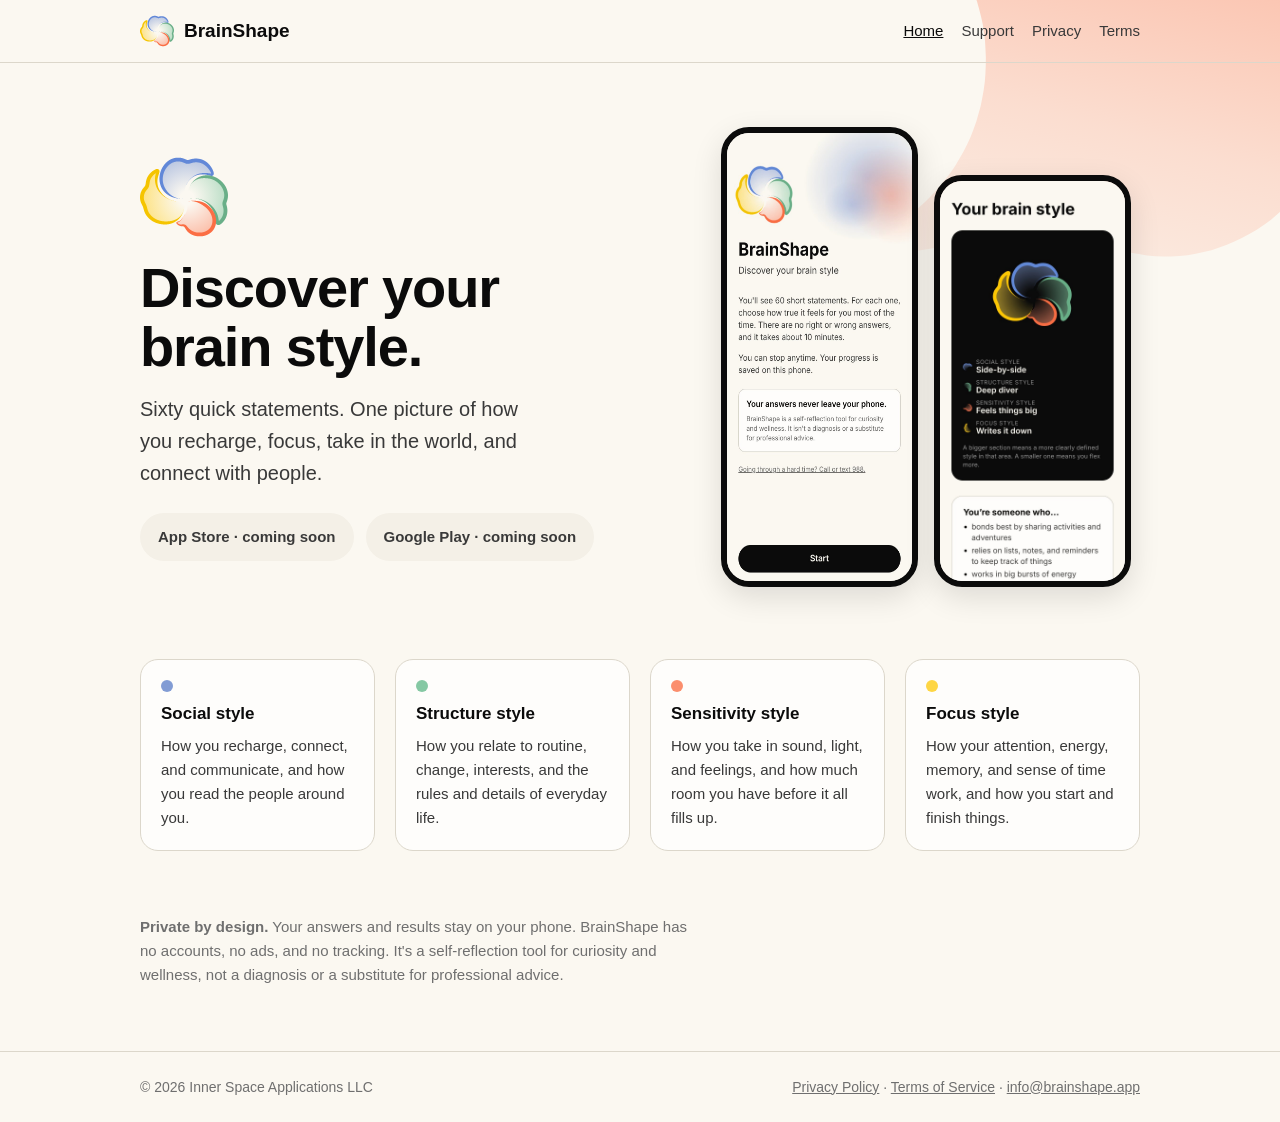
==== index.html @ a59c51b0 "BrainShape website: home, support, privacy policy, terms Co-Authored-By: Claude Opus 5.5 <noreply@an" ====
<!doctype html>
<html lang="en"><head><meta charset="utf-8"><meta name="viewport" content="width=device-width, initial-scale=1, viewport-fit=cover">
<title>BrainShape</title><meta name="description" content="Discover your brain style. Sixty quick statements, one picture of how you recharge, focus, take in the world, and connect.">
<link rel="icon" href="/assets/favicon.png"><link rel="stylesheet" href="/assets/site.css">
<meta property="og:title" content="BrainShape"><meta property="og:description" content="Discover your brain style. Sixty quick statements, one picture of how you recharge, focus, take in the world, and connect."><meta property="og:image" content="https://brainshape.app/assets/logo.png">
<link rel="canonical" href="https://brainshape.app/">
</head><body>
<header class="site"><div class="wrap"><a class="brand" href="/"><img src="/assets/logo.svg" alt="" width="34" height="34">BrainShape</a><nav aria-label="Main"><a href="/" aria-current="page">Home</a><a href="/support/">Support</a><a href="/privacy/">Privacy</a><a href="/terms/">Terms</a></nav></div></header>
<main>
<section class="wrap hero"><svg class="corner-lobe" viewBox="-93.0 -17.9 253.9 253.9" aria-hidden="true"><defs><linearGradient id="cl" x1="1" y1="0" x2="0" y2="1"><stop offset="0" stop-color="#FB8E6D" stop-opacity=".7"/><stop offset=".55" stop-color="#FB8E6D" stop-opacity=".25"/><stop offset="1" stop-color="#FB8E6D" stop-opacity="0"/></linearGradient></defs><g transform="rotate(-25 34.0 109.1)"><path d="M80.0 199.1 L76.3 199.4 L72.7 199.6 L69.0 199.6 L65.3 199.5 L61.6 199.2 L57.9 198.8 L54.3 198.1 L50.7 197.3 L47.1 196.3 L43.6 195.1 L40.2 193.7 L36.8 192.2 L33.6 190.5 L30.4 188.6 L27.3 186.5 L24.3 184.4 L21.5 182.0 L18.8 179.5 L16.2 176.9 L13.7 174.1 L11.4 171.2 L9.2 168.2 L7.2 165.2 L5.2 162.1 L3.3 158.9 L1.3 155.8 L-1.0 152.9 L-3.7 150.4 L-6.9 148.6 L-10.5 147.7 L-14.2 147.4 L-17.9 147.4 L-21.6 147.5 L-25.2 147.7 L-28.9 147.7 L-32.6 147.7 L-36.3 147.5 L-40.0 147.2 L-43.7 146.9 L-47.3 146.3 L-51.0 145.7 L-54.6 145.0 L-58.2 144.1 L-61.7 143.1 L-65.3 142.0 L-68.8 140.8 L-72.2 139.4 L-75.6 138.0 L-78.8 136.2 L-81.6 133.8 L-80.0 131.0 L-76.4 129.9 L-72.8 129.2 L-69.2 128.5 L-65.6 127.9 L-61.9 127.1 L-58.3 126.3 L-54.8 125.4 L-51.2 124.3 L-47.7 123.1 L-44.3 121.7 L-40.9 120.2 L-37.6 118.6 L-34.4 116.9 L-31.2 115.0 L-28.1 112.9 L-25.1 110.8 L-22.2 108.5 L-19.4 106.1 L-16.7 103.5 L-14.1 100.9 L-11.7 98.1 L-9.3 95.3 L-7.1 92.3 L-5.0 89.3 L-3.0 86.2 L-1.2 83.0 L0.5 79.7 L2.1 76.4 L3.5 73.0 L4.9 69.5 L6.0 66.0 L7.1 62.5 L7.9 58.9 L8.6 55.2 L9.2 51.6 L9.5 47.9 L9.7 44.2 L9.7 40.5 L9.6 36.8 L9.3 33.1 L9.1 29.5 L8.9 25.8 L9.1 22.1 L9.8 18.5 L11.4 15.1 L14.0 12.5 L17.3 10.9 L20.8 9.9 L24.5 9.4 L28.2 9.3 L31.9 9.3 L35.6 9.5 L39.3 9.8 L42.9 10.2 L46.6 10.7 L50.2 11.3 L53.9 12.0 L57.5 12.8 L61.0 13.8 L64.6 14.8 L68.1 15.9 L71.6 17.2 L75.0 18.6 L78.3 20.2 L81.6 21.8 L84.9 23.6 L88.0 25.5 L91.1 27.5 L94.2 29.6 L97.2 31.8 L100.1 34.1 L102.9 36.4 L105.7 38.9 L108.4 41.4 L111.0 44.0 L113.5 46.7 L115.9 49.5 L118.3 52.4 L120.5 55.3 L122.7 58.3 L124.8 61.3 L126.7 64.5 L128.6 67.6 L130.4 70.9 L132.1 74.2 L133.7 77.5 L135.2 80.9 L136.6 84.3 L137.9 87.8 L139.1 91.3 L140.1 94.8 L141.1 98.4 L141.9 102.0 L142.5 105.6 L143.1 109.3 L143.5 112.9 L143.8 116.6 L143.9 120.3 L143.9 124.0 L143.8 127.7 L143.5 131.4 L143.0 135.0 L142.5 138.7 L141.7 142.3 L140.8 145.9 L139.8 149.4 L138.6 152.9 L137.2 156.4 L135.7 159.7 L134.0 163.0 L132.2 166.2 L130.2 169.3 L128.0 172.3 L125.6 175.1 L123.1 177.8 L120.4 180.4 L117.7 182.8 L114.8 185.1 L111.8 187.3 L108.6 189.3 L105.4 191.1 L102.1 192.8 L98.8 194.3 L95.3 195.6 L91.8 196.7 L88.2 197.7 L84.6 198.4 L81.0 199.0 Z" fill="url(#cl)"/></g></svg>
  <div>
    <img class="hero-mark" src="/assets/logo.svg" alt="" width="88" height="88">
    <h1>Discover your brain style.</h1>
    <p class="lead">Sixty quick statements. One picture of how you recharge, focus, take in the world, and connect with people.</p>
    <div class="badges"><span class="badge soon">App Store · coming soon</span><span class="badge soon">Google Play · coming soon</span></div>
  </div>
  <div class="phones"><img src="/assets/screen-welcome.jpg" alt="BrainShape welcome screen" width="390" height="844"><img src="/assets/screen-results.jpg" alt="A BrainShape results screen showing a four-petal brain shape" width="390" height="844"></div>
</section>
<section class="wrap features" aria-label="What BrainShape covers">
  <div class="feature"><div class="dot" style="background:var(--social)"></div><h2>Social style</h2><p>How you recharge, connect, and communicate, and how you read the people around you.</p></div>
  <div class="feature"><div class="dot" style="background:var(--structure)"></div><h2>Structure style</h2><p>How you relate to routine, change, interests, and the rules and details of everyday life.</p></div>
  <div class="feature"><div class="dot" style="background:var(--sensitivity)"></div><h2>Sensitivity style</h2><p>How you take in sound, light, and feelings, and how much room you have before it all fills up.</p></div>
  <div class="feature"><div class="dot" style="background:var(--focus)"></div><h2>Focus style</h2><p>How your attention, energy, memory, and sense of time work, and how you start and finish things.</p></div>
</section>
<section class="wrap note">
  <p><strong>Private by design.</strong> Your answers and results stay on your phone. BrainShape has no accounts, no ads, and no tracking. It's a self-reflection tool for curiosity and wellness, not a diagnosis or a substitute for professional advice.</p>
</section>
</main>
<footer class="site"><div class="wrap"><span>© 2026 Inner Space Applications LLC</span><span><a href="/privacy/">Privacy Policy</a> · <a href="/terms/">Terms of Service</a> · <a href="mailto:info@brainshape.app">info@brainshape.app</a></span></div></footer>
</body></html>
---- assets/site.css ----
:root{--bg:#FBF8F1;--raised:#FEFDFB;--muted:#F4F0E7;--line:#DCD7CB;--ink:#0B0B0B;--soft:#393939;--faint:#6F6F6F;
--social:#829CD4;--structure:#85C8A3;--sensitivity:#FB8E6D;--focus:#FED644;--link:#3F68C2}
@media (prefers-color-scheme:dark){:root{--bg:#121214;--raised:#1C1C1F;--muted:#232327;--line:#33333A;--ink:#F4F1EA;--soft:#D6D2CA;--faint:#A19D95;--link:#9DB4E8}}
*{box-sizing:border-box}html{-webkit-text-size-adjust:100%}
body{margin:0;background:var(--bg);color:var(--soft);font:17px/1.6 -apple-system,BlinkMacSystemFont,"Segoe UI",Roboto,Helvetica,Arial,sans-serif}
a{color:var(--link)}a:focus-visible{outline:2px solid var(--link);outline-offset:2px}
.wrap{max-width:1040px;margin:0 auto;padding:0 max(20px,env(safe-area-inset-left)) 0 max(20px,env(safe-area-inset-right))}
header.site{border-bottom:1px solid var(--line)}
header.site .wrap{display:flex;align-items:center;justify-content:space-between;gap:16px;padding-block:14px;flex-wrap:wrap}
.brand{display:flex;align-items:center;gap:10px;text-decoration:none;color:var(--ink);font-weight:700;font-size:19px}
.brand img{width:34px;height:34px}
nav{display:flex;gap:18px;flex-wrap:wrap}nav a{color:var(--soft);text-decoration:none;font-size:15px}nav a:hover,nav a[aria-current]{color:var(--ink);text-decoration:underline}
.hero{display:grid;grid-template-columns:1.1fr .9fr;gap:48px;align-items:center;padding-block:64px 48px}
.hero h1{font-size:clamp(36px,6vw,56px);line-height:1.05;letter-spacing:-.02em;color:var(--ink);margin:0 0 16px;text-wrap:balance}
.hero p.lead{font-size:20px;margin:0 0 24px;max-width:34ch}
.petals{display:flex;gap:6px;margin-bottom:22px}.petals i{width:14px;height:14px;border-radius:50% 50% 50% 4px;display:block}
.badges{display:flex;gap:12px;flex-wrap:wrap}
.badge{display:inline-flex;align-items:center;gap:8px;padding:12px 18px;border-radius:999px;background:var(--ink);color:var(--bg);text-decoration:none;font-weight:600;font-size:15px}
.badge.soon{background:var(--muted);color:var(--soft)}
.phones{display:flex;gap:16px;justify-content:center}
.phones img{width:46%;max-width:240px;height:auto;border-radius:28px;border:6px solid var(--ink);box-shadow:0 10px 30px rgba(0,0,0,.12)}
.phones img:last-child{margin-top:48px}
.features{display:grid;grid-template-columns:repeat(4,minmax(0,1fr));gap:20px;padding-block:24px 64px}
.feature{background:var(--raised);border:1px solid var(--line);border-radius:18px;padding:20px}
.feature h2{font-size:17px;margin:8px 0 6px;color:var(--ink)}.feature p{margin:0;font-size:15px}
.feature .dot{width:12px;height:12px;border-radius:50%}
.note{padding-block:0 64px;font-size:15px;color:var(--faint)}.note p{max-width:68ch;margin:0}
main.doc{max-width:760px;margin:0 auto;padding:40px max(20px,env(safe-area-inset-left)) 72px max(20px,env(safe-area-inset-right))}
main.doc h1{color:var(--ink);font-size:32px;line-height:1.2;margin:0 0 8px}
main.doc p,main.doc li{overflow-wrap:anywhere}
main.doc table{display:block;overflow-x:auto;border-collapse:collapse;font-size:15px}main.doc td,main.doc th{border:1px solid var(--line);padding:6px 10px;vertical-align:top}
.faq h2{font-size:19px;color:var(--ink);margin:28px 0 6px}
.contact{background:var(--raised);border:1px solid var(--line);border-radius:18px;padding:20px 22px;margin:20px 0 8px}
footer.site{border-top:1px solid var(--line);font-size:14px;color:var(--faint)}
footer.site .wrap{display:flex;gap:16px;justify-content:space-between;flex-wrap:wrap;padding-block:24px}
footer.site a{color:var(--faint)}
@media (max-width:820px){.hero{grid-template-columns:1fr;padding-block:40px 24px;gap:32px}.features{grid-template-columns:repeat(2,minmax(0,1fr))}}
@media (max-width:460px){.features{grid-template-columns:1fr}}
.hero-mark{display:block;width:88px;height:88px;margin-bottom:18px}
.hero{position:relative}
body{overflow-x:hidden}
.corner-lobe{position:absolute;z-index:-1;width:560px;height:560px;top:-250px;right:-200px;pointer-events:none}
@media (max-width:820px){.corner-lobe{width:380px;height:380px;top:-170px;right:-150px}}
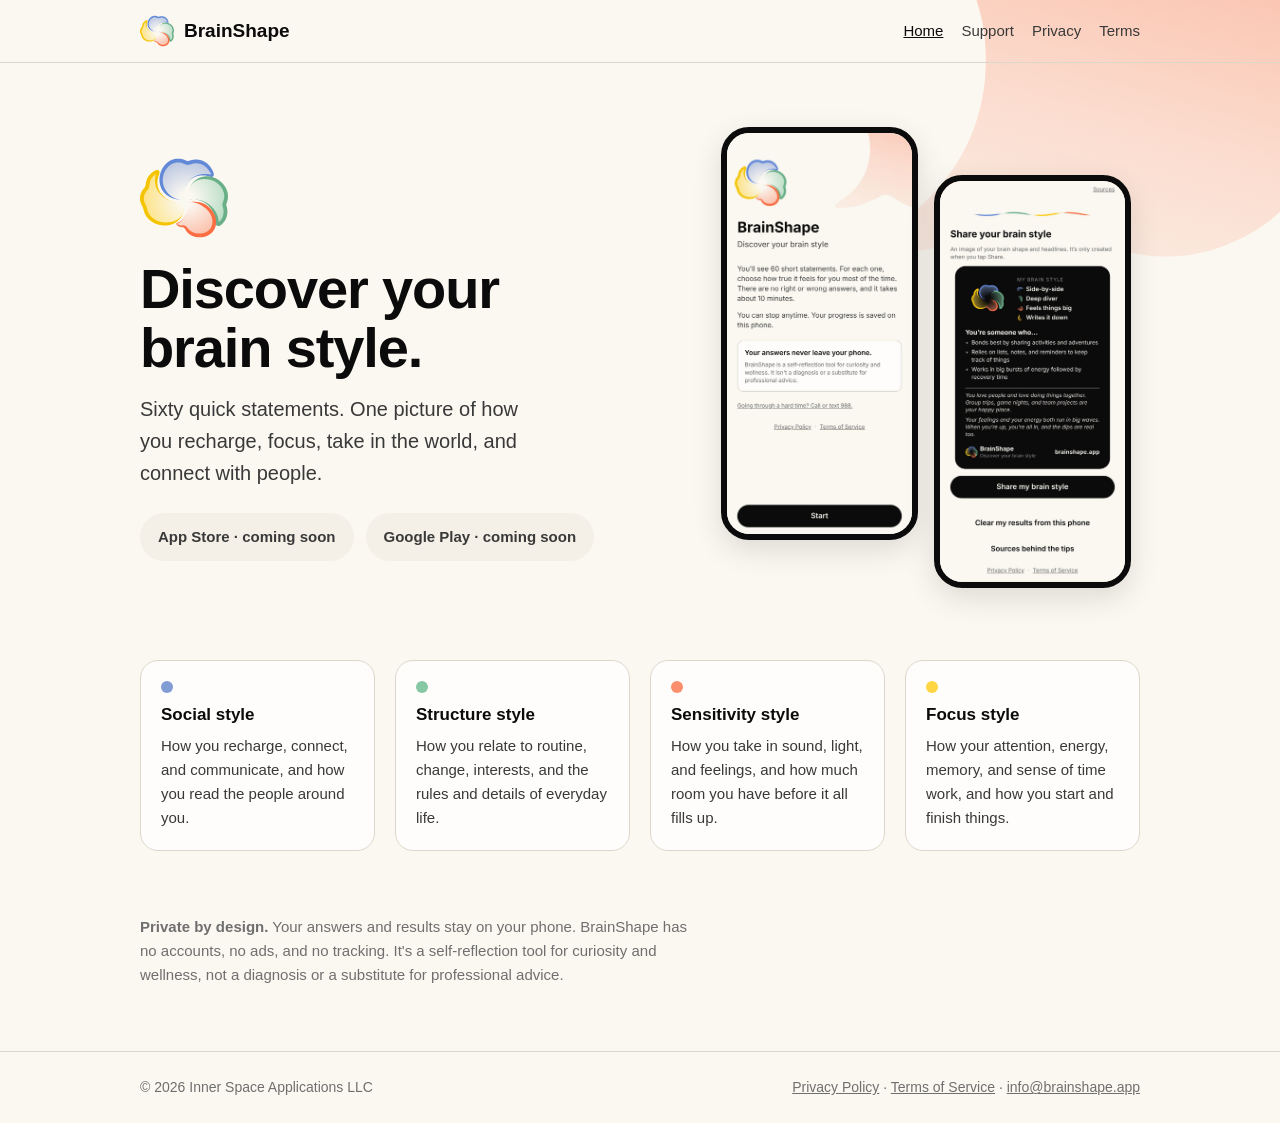
==== commit 48334994: "Home page: current screenshots, keep phone images from stretching Co-Authored-By: Claude Opus 5.5 <n" ====
--- a/index.html
+++ b/index.html
@@ -14,7 +14,7 @@
     <p class="lead">Sixty quick statements. One picture of how you recharge, focus, take in the world, and connect with people.</p>
     <div class="badges"><span class="badge soon">App Store · coming soon</span><span class="badge soon">Google Play · coming soon</span></div>
   </div>
-  <div class="phones"><img src="/assets/screen-welcome.jpg" alt="BrainShape welcome screen" width="390" height="844"><img src="/assets/screen-results.jpg" alt="A BrainShape results screen showing a four-petal brain shape" width="390" height="844"></div>
+  <div class="phones"><img src="/assets/screen-welcome.jpg" alt="BrainShape welcome screen" width="390" height="845"><img src="/assets/screen-results.jpg" alt="A BrainShape share card showing a brain shape and traits" width="390" height="845"></div>
 </section>
 <section class="wrap features" aria-label="What BrainShape covers">
   <div class="feature"><div class="dot" style="background:var(--social)"></div><h2>Social style</h2><p>How you recharge, connect, and communicate, and how you read the people around you.</p></div>
--- a/assets/site.css
+++ b/assets/site.css
@@ -18,7 +18,7 @@
 .badges{display:flex;gap:12px;flex-wrap:wrap}
 .badge{display:inline-flex;align-items:center;gap:8px;padding:12px 18px;border-radius:999px;background:var(--ink);color:var(--bg);text-decoration:none;font-weight:600;font-size:15px}
 .badge.soon{background:var(--muted);color:var(--soft)}
-.phones{display:flex;gap:16px;justify-content:center}
+.phones{display:flex;gap:16px;justify-content:center;align-items:flex-start}
 .phones img{width:46%;max-width:240px;height:auto;border-radius:28px;border:6px solid var(--ink);box-shadow:0 10px 30px rgba(0,0,0,.12)}
 .phones img:last-child{margin-top:48px}
 .features{display:grid;grid-template-columns:repeat(4,minmax(0,1fr));gap:20px;padding-block:24px 64px}
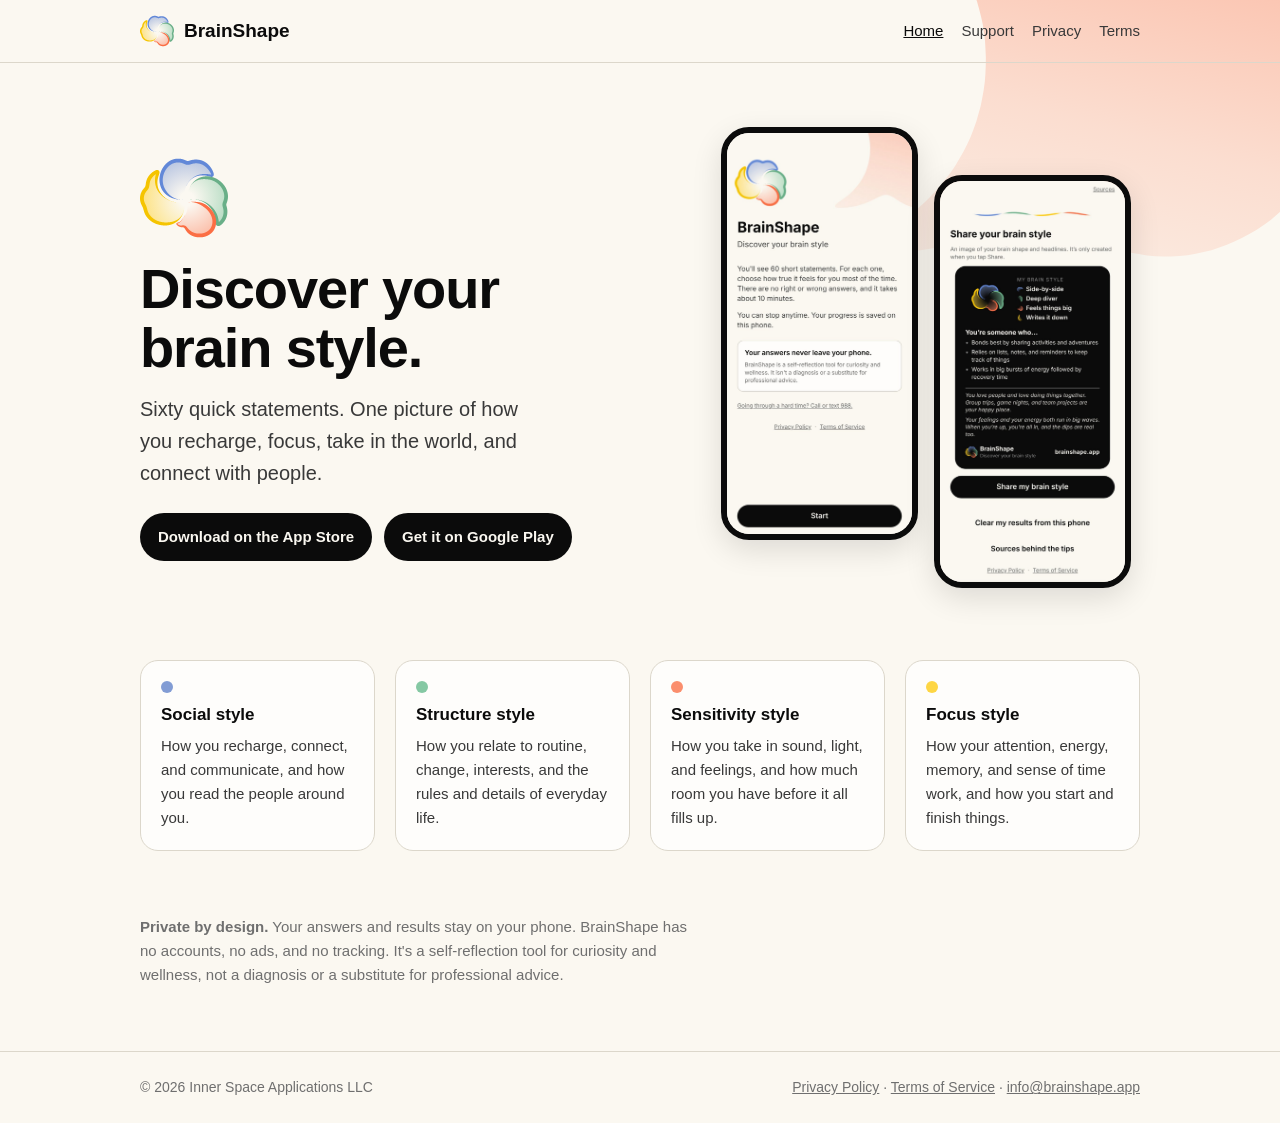
==== commit 28da44bc: "Home page: live App Store and Google Play links Co-Authored-By: Claude Opus 5.5 <noreply@anthropic.c" ====
--- a/index.html
+++ b/index.html
@@ -12,7 +12,7 @@
     <img class="hero-mark" src="/assets/logo.svg" alt="" width="88" height="88">
     <h1>Discover your brain style.</h1>
     <p class="lead">Sixty quick statements. One picture of how you recharge, focus, take in the world, and connect with people.</p>
-    <div class="badges"><span class="badge soon">App Store · coming soon</span><span class="badge soon">Google Play · coming soon</span></div>
+    <div class="badges"><a class="badge" href="https://apps.apple.com/us/app/brainshape/id6832166008">Download on the App Store</a><a class="badge" href="https://play.google.com/store/apps/details?id=com.innerspace.brainshape">Get it on Google Play</a></div>
   </div>
   <div class="phones"><img src="/assets/screen-welcome.jpg" alt="BrainShape welcome screen" width="390" height="845"><img src="/assets/screen-results.jpg" alt="A BrainShape share card showing a brain shape and traits" width="390" height="845"></div>
 </section>
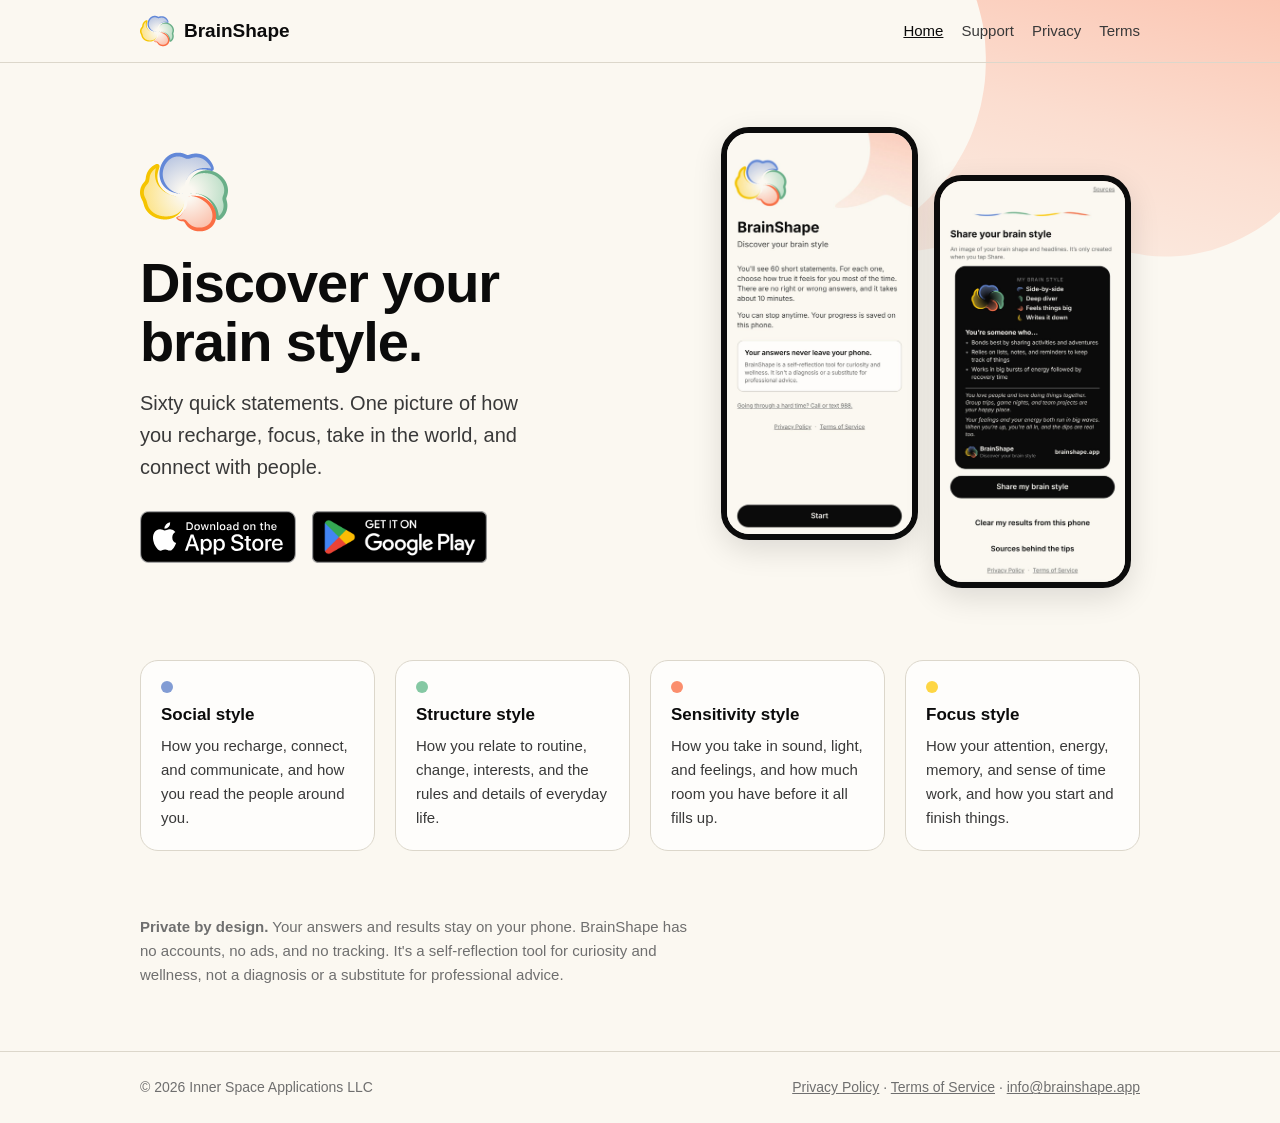
==== commit a39b05b8: "Home page: official App Store and Google Play badges Co-Authored-By: Claude Opus 5.5 <noreply@anthro" ====
--- a/index.html
+++ b/index.html
@@ -12,7 +12,7 @@
     <img class="hero-mark" src="/assets/logo.svg" alt="" width="88" height="88">
     <h1>Discover your brain style.</h1>
     <p class="lead">Sixty quick statements. One picture of how you recharge, focus, take in the world, and connect with people.</p>
-    <div class="badges"><a class="badge" href="https://apps.apple.com/us/app/brainshape/id6832166008">Download on the App Store</a><a class="badge" href="https://play.google.com/store/apps/details?id=com.innerspace.brainshape">Get it on Google Play</a></div>
+    <div class="badges"><a href="https://apps.apple.com/us/app/brainshape/id6832166008"><img src="assets/badge-app-store.svg" alt="Download on the App Store" width="156" height="52"></a><a href="https://play.google.com/store/apps/details?id=com.innerspace.brainshape"><img src="assets/badge-google-play.png" alt="Get it on Google Play" width="175" height="52"></a></div>
   </div>
   <div class="phones"><img src="/assets/screen-welcome.jpg" alt="BrainShape welcome screen" width="390" height="845"><img src="/assets/screen-results.jpg" alt="A BrainShape share card showing a brain shape and traits" width="390" height="845"></div>
 </section>
--- a/assets/site.css
+++ b/assets/site.css
@@ -15,7 +15,9 @@
 .hero h1{font-size:clamp(36px,6vw,56px);line-height:1.05;letter-spacing:-.02em;color:var(--ink);margin:0 0 16px;text-wrap:balance}
 .hero p.lead{font-size:20px;margin:0 0 24px;max-width:34ch}
 .petals{display:flex;gap:6px;margin-bottom:22px}.petals i{width:14px;height:14px;border-radius:50% 50% 50% 4px;display:block}
-.badges{display:flex;gap:12px;flex-wrap:wrap}
+.badges{display:flex;gap:16px;flex-wrap:wrap;align-items:center;padding:4px 0}
+.badges a{display:block;line-height:0}
+.badges img{height:52px;width:auto;display:block}
 .badge{display:inline-flex;align-items:center;gap:8px;padding:12px 18px;border-radius:999px;background:var(--ink);color:var(--bg);text-decoration:none;font-weight:600;font-size:15px}
 .badge.soon{background:var(--muted);color:var(--soft)}
 .phones{display:flex;gap:16px;justify-content:center;align-items:flex-start}
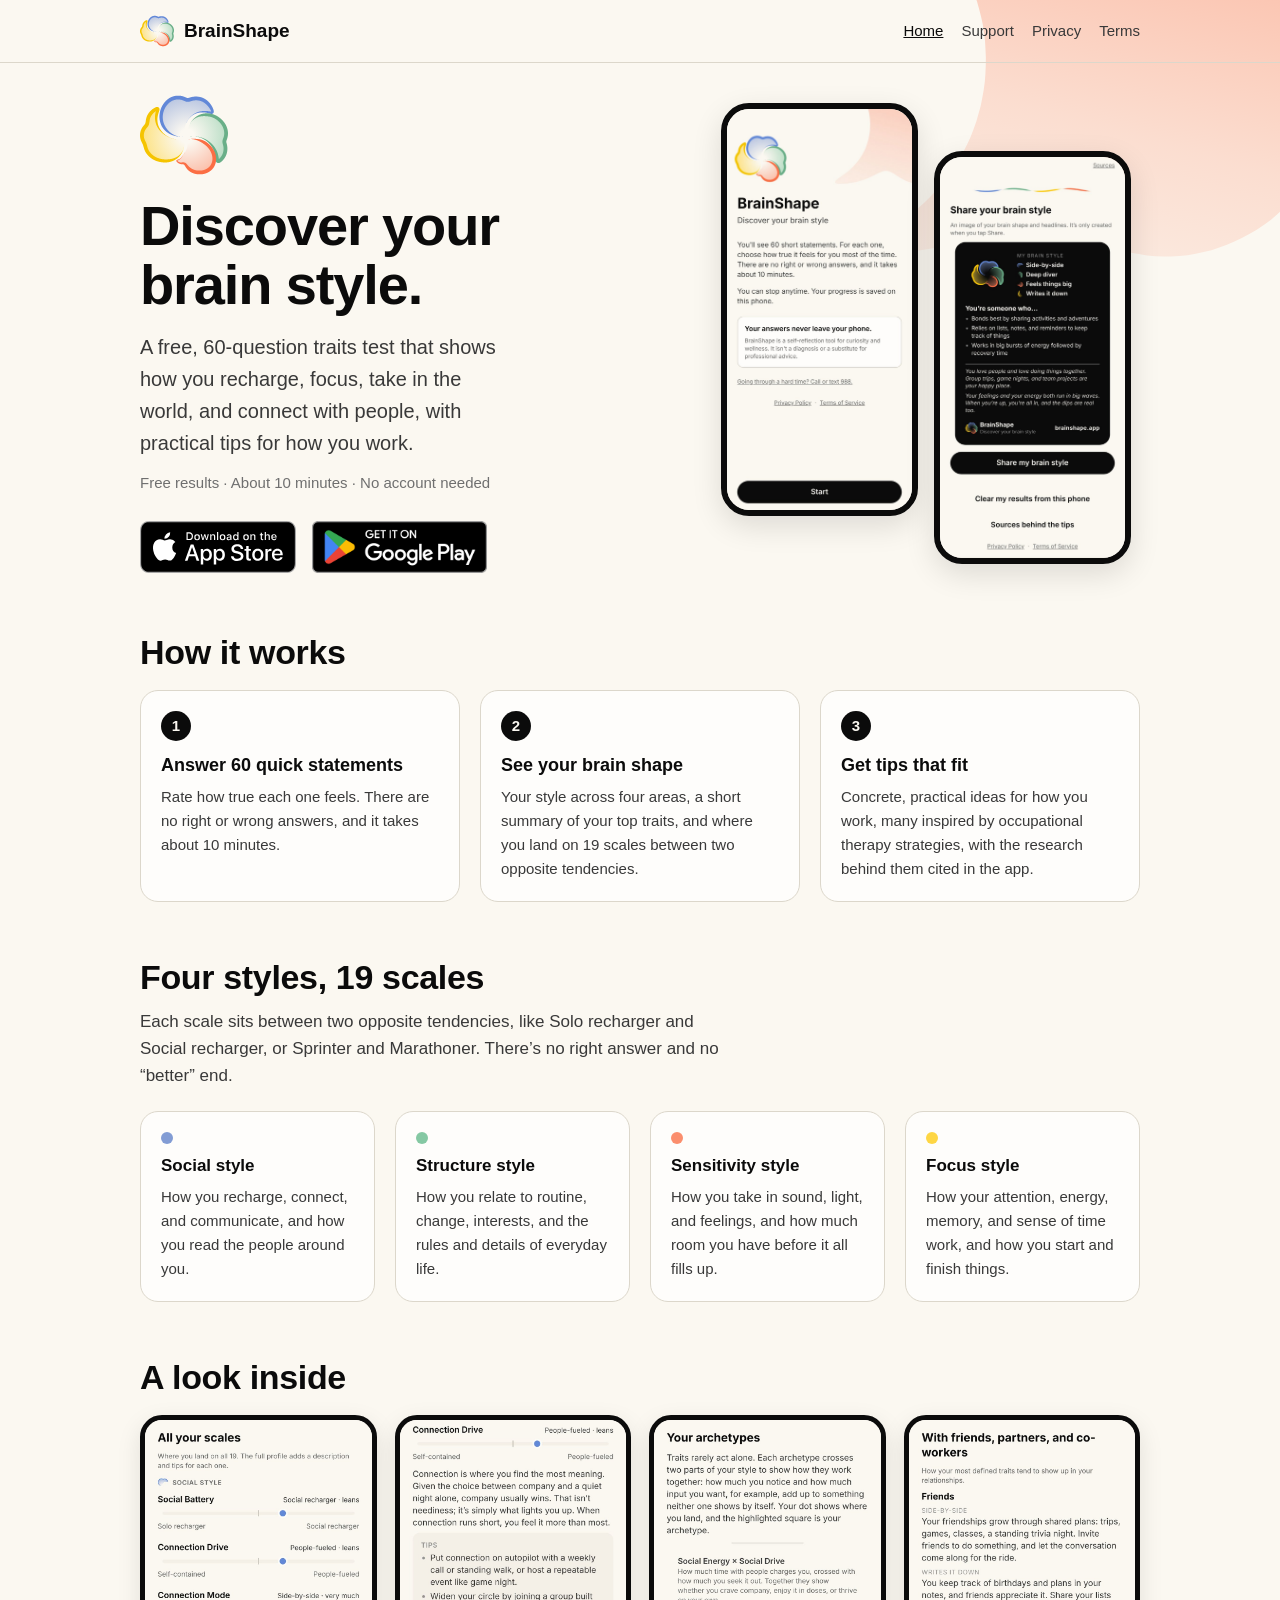
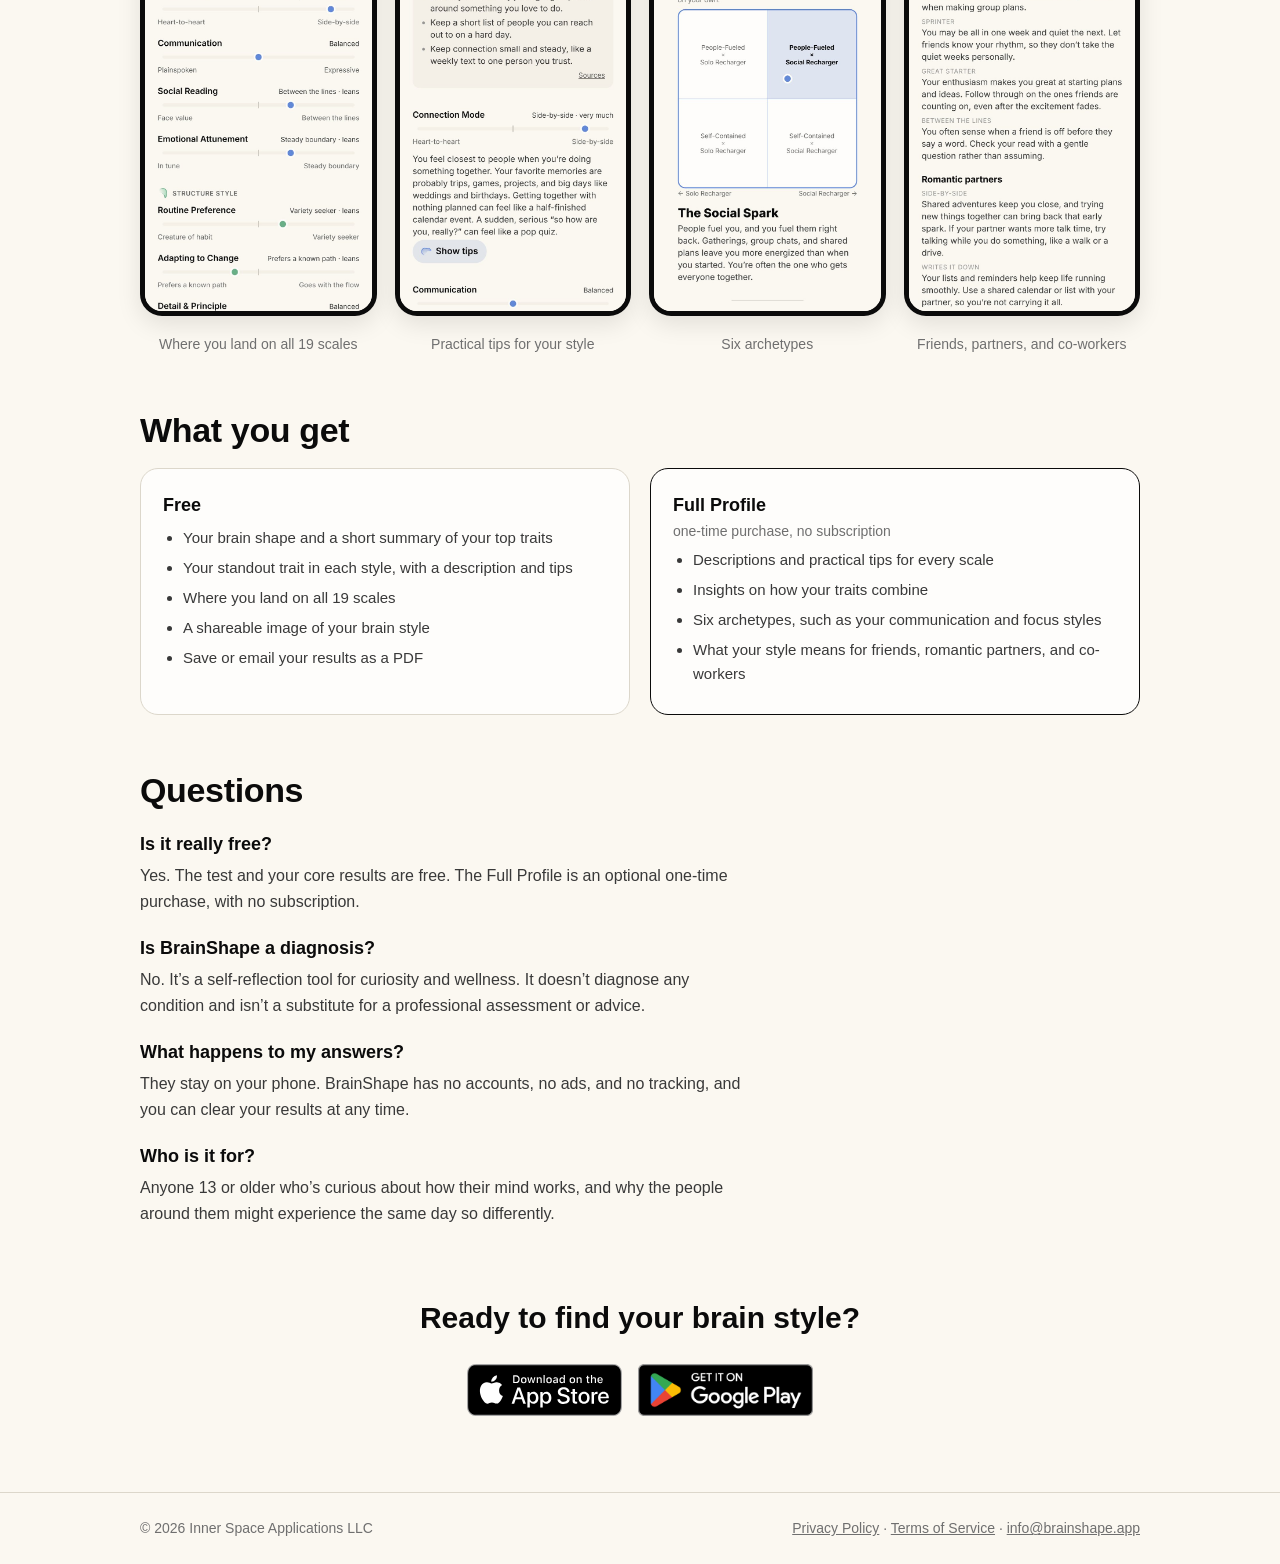
==== commit 99bb6b85: "Fuller home page (how it works, look inside, free vs full, FAQ, closing CTA), /get smart store link," ====
--- a/index.html
+++ b/index.html
@@ -1,8 +1,8 @@
 <!doctype html>
 <html lang="en"><head><meta charset="utf-8"><meta name="viewport" content="width=device-width, initial-scale=1, viewport-fit=cover">
-<title>BrainShape</title><meta name="description" content="Discover your brain style. Sixty quick statements, one picture of how you recharge, focus, take in the world, and connect.">
+<title>BrainShape: Discover your brain style</title><meta name="description" content="A free 60-question traits test that shows how you recharge, focus, take in the world, and connect, with practical tips for how you work.">
 <link rel="icon" href="/assets/favicon.png"><link rel="stylesheet" href="/assets/site.css">
-<meta property="og:title" content="BrainShape"><meta property="og:description" content="Discover your brain style. Sixty quick statements, one picture of how you recharge, focus, take in the world, and connect."><meta property="og:image" content="https://brainshape.app/assets/logo.png">
+<meta property="og:title" content="BrainShape"><meta property="og:description" content="A free 60-question traits test that shows how you recharge, focus, take in the world, and connect, with practical tips for how you work."><meta property="og:image" content="https://brainshape.app/assets/og-image.jpg"><meta property="og:url" content="https://brainshape.app/"><meta name="twitter:card" content="summary_large_image">
 <link rel="canonical" href="https://brainshape.app/">
 </head><body>
 <header class="site"><div class="wrap"><a class="brand" href="/"><img src="/assets/logo.svg" alt="" width="34" height="34">BrainShape</a><nav aria-label="Main"><a href="/" aria-current="page">Home</a><a href="/support/">Support</a><a href="/privacy/">Privacy</a><a href="/terms/">Terms</a></nav></div></header>
@@ -11,19 +11,65 @@
   <div>
     <img class="hero-mark" src="/assets/logo.svg" alt="" width="88" height="88">
     <h1>Discover your brain style.</h1>
-    <p class="lead">Sixty quick statements. One picture of how you recharge, focus, take in the world, and connect with people.</p>
-    <div class="badges"><a href="https://apps.apple.com/us/app/brainshape/id6832166008"><img src="assets/badge-app-store.svg" alt="Download on the App Store" width="156" height="52"></a><a href="https://play.google.com/store/apps/details?id=com.innerspace.brainshape"><img src="assets/badge-google-play.png" alt="Get it on Google Play" width="175" height="52"></a></div>
+    <p class="lead">A free, 60-question traits test that shows how you recharge, focus, take in the world, and connect with people, with practical tips for how you work.</p>
+    <p class="meta">Free results · About 10 minutes · No account needed</p>
+    <div class="badges"><a href="https://apps.apple.com/us/app/brainshape/id6832166008"><img src="/assets/badge-app-store.svg" alt="Download on the App Store" width="156" height="52"></a><a href="https://play.google.com/store/apps/details?id=com.innerspace.brainshape"><img src="/assets/badge-google-play.png" alt="Get it on Google Play" width="175" height="52"></a></div>
   </div>
   <div class="phones"><img src="/assets/screen-welcome.jpg" alt="BrainShape welcome screen" width="390" height="845"><img src="/assets/screen-results.jpg" alt="A BrainShape share card showing a brain shape and traits" width="390" height="845"></div>
 </section>
-<section class="wrap features" aria-label="What BrainShape covers">
-  <div class="feature"><div class="dot" style="background:var(--social)"></div><h2>Social style</h2><p>How you recharge, connect, and communicate, and how you read the people around you.</p></div>
-  <div class="feature"><div class="dot" style="background:var(--structure)"></div><h2>Structure style</h2><p>How you relate to routine, change, interests, and the rules and details of everyday life.</p></div>
-  <div class="feature"><div class="dot" style="background:var(--sensitivity)"></div><h2>Sensitivity style</h2><p>How you take in sound, light, and feelings, and how much room you have before it all fills up.</p></div>
-  <div class="feature"><div class="dot" style="background:var(--focus)"></div><h2>Focus style</h2><p>How your attention, energy, memory, and sense of time work, and how you start and finish things.</p></div>
+<section class="wrap steps" aria-labelledby="how">
+  <h2 id="how" class="section-title">How it works</h2>
+  <ol>
+    <li><span class="num">1</span><h3>Answer 60 quick statements</h3><p>Rate how true each one feels. There are no right or wrong answers, and it takes about 10 minutes.</p></li>
+    <li><span class="num">2</span><h3>See your brain shape</h3><p>Your style across four areas, a short summary of your top traits, and where you land on 19 scales between two opposite tendencies.</p></li>
+    <li><span class="num">3</span><h3>Get tips that fit</h3><p>Concrete, practical ideas for how you work, many inspired by occupational therapy strategies, with the research behind them cited in the app.</p></li>
+  </ol>
 </section>
-<section class="wrap note">
-  <p><strong>Private by design.</strong> Your answers and results stay on your phone. BrainShape has no accounts, no ads, and no tracking. It's a self-reflection tool for curiosity and wellness, not a diagnosis or a substitute for professional advice.</p>
+<section class="wrap" aria-labelledby="styles">
+  <h2 id="styles" class="section-title">Four styles, 19 scales</h2>
+  <p class="section-lead">Each scale sits between two opposite tendencies, like Solo recharger and Social recharger, or Sprinter and Marathoner. There’s no right answer and no “better” end.</p>
+  <div class="features">
+  <div class="feature"><div class="dot" style="background:var(--social)"></div><h3>Social style</h3><p>How you recharge, connect, and communicate, and how you read the people around you.</p></div>
+  <div class="feature"><div class="dot" style="background:var(--structure)"></div><h3>Structure style</h3><p>How you relate to routine, change, interests, and the rules and details of everyday life.</p></div>
+  <div class="feature"><div class="dot" style="background:var(--sensitivity)"></div><h3>Sensitivity style</h3><p>How you take in sound, light, and feelings, and how much room you have before it all fills up.</p></div>
+  <div class="feature"><div class="dot" style="background:var(--focus)"></div><h3>Focus style</h3><p>How your attention, energy, memory, and sense of time work, and how you start and finish things.</p></div>
+  </div>
+</section>
+<section class="wrap" aria-labelledby="inside">
+  <h2 id="inside" class="section-title">A look inside</h2>
+  <div class="shots">
+    <figure><img src="/assets/screen-scales.jpg" alt="All 19 scales with a dot showing where you land" width="390" height="845" loading="lazy"><figcaption>Where you land on all 19 scales</figcaption></figure>
+    <figure><img src="/assets/screen-tips.jpg" alt="A scale description with practical tips" width="390" height="845" loading="lazy"><figcaption>Practical tips for your style</figcaption></figure>
+    <figure><img src="/assets/screen-archetypes.jpg" alt="An archetype grid with your dot in one quadrant" width="390" height="845" loading="lazy"><figcaption>Six archetypes</figcaption></figure>
+    <figure><img src="/assets/screen-life.jpg" alt="How your style shows up with friends, partners, and co-workers" width="390" height="845" loading="lazy"><figcaption>Friends, partners, and co-workers</figcaption></figure>
+  </div>
+</section>
+<section class="wrap" aria-labelledby="get">
+  <h2 id="get" class="section-title">What you get</h2>
+  <div class="tiers">
+    <div class="tier"><h3>Free</h3><ul>
+      <li>Your brain shape and a short summary of your top traits</li>
+      <li>Your standout trait in each style, with a description and tips</li>
+      <li>Where you land on all 19 scales</li>
+      <li>A shareable image of your brain style</li>
+      <li>Save or email your results as a PDF</li></ul></div>
+    <div class="tier full"><h3>Full Profile <span>one-time purchase, no subscription</span></h3><ul>
+      <li>Descriptions and practical tips for every scale</li>
+      <li>Insights on how your traits combine</li>
+      <li>Six archetypes, such as your communication and focus styles</li>
+      <li>What your style means for friends, romantic partners, and co-workers</li></ul></div>
+  </div>
+</section>
+<section class="wrap faq" aria-labelledby="faq">
+  <h2 id="faq" class="section-title">Questions</h2>
+  <h3>Is it really free?</h3><p>Yes. The test and your core results are free. The Full Profile is an optional one-time purchase, with no subscription.</p>
+  <h3>Is BrainShape a diagnosis?</h3><p>No. It’s a self-reflection tool for curiosity and wellness. It doesn’t diagnose any condition and isn’t a substitute for a professional assessment or advice.</p>
+  <h3>What happens to my answers?</h3><p>They stay on your phone. BrainShape has no accounts, no ads, and no tracking, and you can clear your results at any time.</p>
+  <h3>Who is it for?</h3><p>Anyone 13 or older who’s curious about how their mind works, and why the people around them might experience the same day so differently.</p>
+</section>
+<section class="wrap cta">
+  <h2>Ready to find your brain style?</h2>
+  <div class="badges"><a href="https://apps.apple.com/us/app/brainshape/id6832166008"><img src="/assets/badge-app-store.svg" alt="Download on the App Store" width="156" height="52"></a><a href="https://play.google.com/store/apps/details?id=com.innerspace.brainshape"><img src="/assets/badge-google-play.png" alt="Get it on Google Play" width="175" height="52"></a></div>
 </section>
 </main>
 <footer class="site"><div class="wrap"><span>© 2026 Inner Space Applications LLC</span><span><a href="/privacy/">Privacy Policy</a> · <a href="/terms/">Terms of Service</a> · <a href="mailto:info@brainshape.app">info@brainshape.app</a></span></div></footer>
--- a/assets/site.css
+++ b/assets/site.css
@@ -25,7 +25,7 @@
 .phones img:last-child{margin-top:48px}
 .features{display:grid;grid-template-columns:repeat(4,minmax(0,1fr));gap:20px;padding-block:24px 64px}
 .feature{background:var(--raised);border:1px solid var(--line);border-radius:18px;padding:20px}
-.feature h2{font-size:17px;margin:8px 0 6px;color:var(--ink)}.feature p{margin:0;font-size:15px}
+.feature h3{font-size:17px;margin:8px 0 6px;color:var(--ink)}.feature p{margin:0;font-size:15px}
 .feature .dot{width:12px;height:12px;border-radius:50%}
 .note{padding-block:0 64px;font-size:15px;color:var(--faint)}.note p{max-width:68ch;margin:0}
 main.doc{max-width:760px;margin:0 auto;padding:40px max(20px,env(safe-area-inset-left)) 72px max(20px,env(safe-area-inset-right))}
@@ -44,3 +44,28 @@
 body{overflow-x:hidden}
 .corner-lobe{position:absolute;z-index:-1;width:560px;height:560px;top:-250px;right:-200px;pointer-events:none}
 @media (max-width:820px){.corner-lobe{width:380px;height:380px;top:-170px;right:-150px}}
+
+.hero p.meta{font-size:15px;color:var(--faint);margin:-12px 0 22px}
+.section-title{font-size:clamp(26px,3.6vw,34px);line-height:1.15;letter-spacing:-.01em;color:var(--ink);margin:0 0 10px}
+.section-lead{max-width:62ch;margin:0 0 22px}
+main section.wrap{padding-block:28px}
+.steps ol{list-style:none;margin:18px 0 0;padding:0;display:grid;grid-template-columns:repeat(3,minmax(0,1fr));gap:20px}
+.steps li{background:var(--raised);border:1px solid var(--line);border-radius:18px;padding:20px}
+.steps .num{display:inline-flex;width:30px;height:30px;border-radius:50%;align-items:center;justify-content:center;background:var(--ink);color:var(--bg);font-weight:700;font-size:15px}
+.steps h3,.tier h3{font-size:18px;color:var(--ink);margin:10px 0 6px}.steps p{margin:0;font-size:15px}
+.features{padding-block:0}
+.shots{display:grid;grid-template-columns:repeat(4,minmax(0,1fr));gap:18px;margin-top:18px}
+.shots figure{margin:0;text-align:center}
+.shots img{width:100%;height:auto;border-radius:22px;border:5px solid var(--ink);box-shadow:0 8px 24px rgba(0,0,0,.10)}
+.shots figcaption{font-size:14px;color:var(--faint);margin-top:8px}
+.tiers{display:grid;grid-template-columns:repeat(2,minmax(0,1fr));gap:20px;margin-top:18px}
+.tier{background:var(--raised);border:1px solid var(--line);border-radius:18px;padding:22px}
+.tier.full{border-color:var(--ink)}
+.tier h3{margin-top:0}.tier h3 span{display:block;font-size:14px;font-weight:400;color:var(--faint)}
+.tier ul{margin:0;padding-left:20px}.tier li{margin:6px 0;font-size:15px}
+.faq h3{font-size:18px;color:var(--ink);margin:20px 0 4px}.faq p{margin:0;max-width:68ch;font-size:16px}
+.cta{text-align:center;padding-block:40px 72px!important}.cta h2{color:var(--ink);font-size:clamp(24px,3.2vw,30px);margin:0 0 18px}
+.cta .badges{justify-content:center}
+@media (max-width:820px){.steps ol{grid-template-columns:1fr}.shots{grid-template-columns:repeat(2,minmax(0,1fr))}.tiers{grid-template-columns:1fr}}
+html,body{overflow-x:hidden;overflow-x:clip}
+.faq h2.section-title{font-size:clamp(26px,3.6vw,34px);margin:0 0 6px}
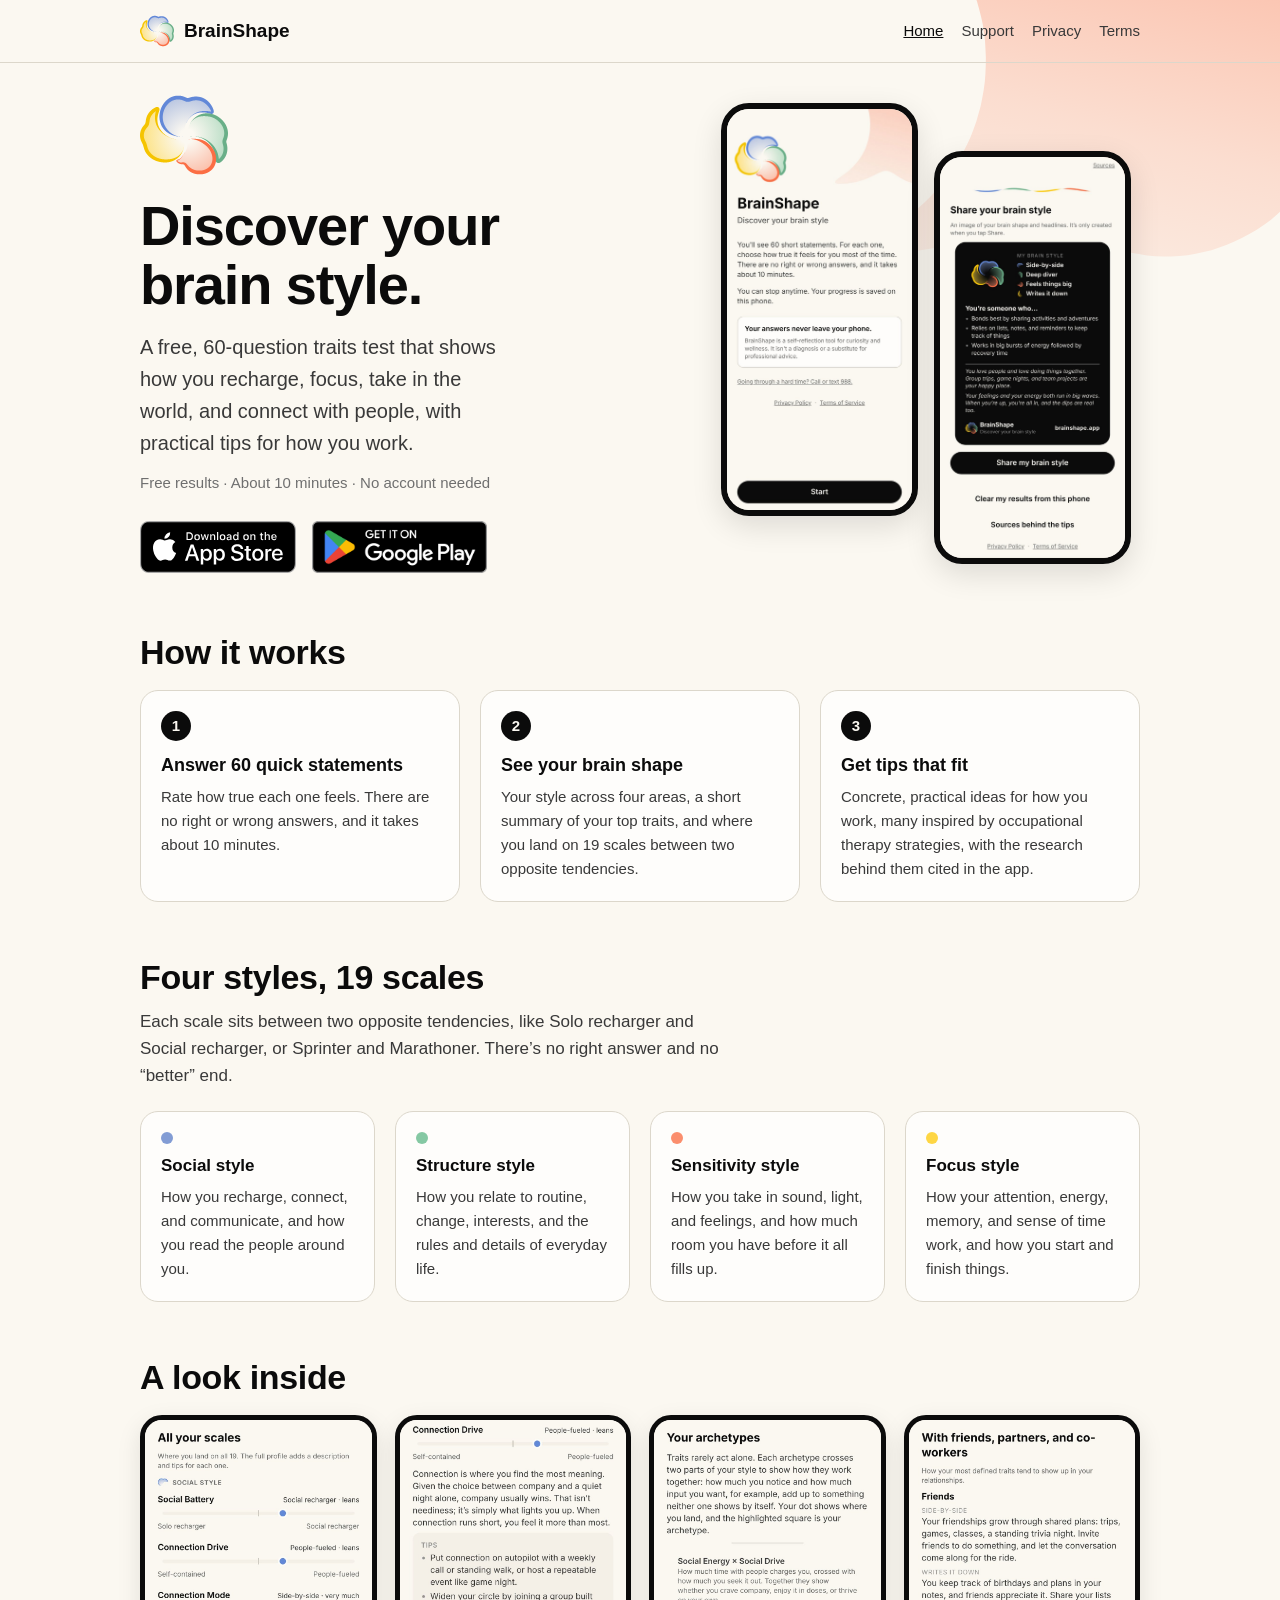
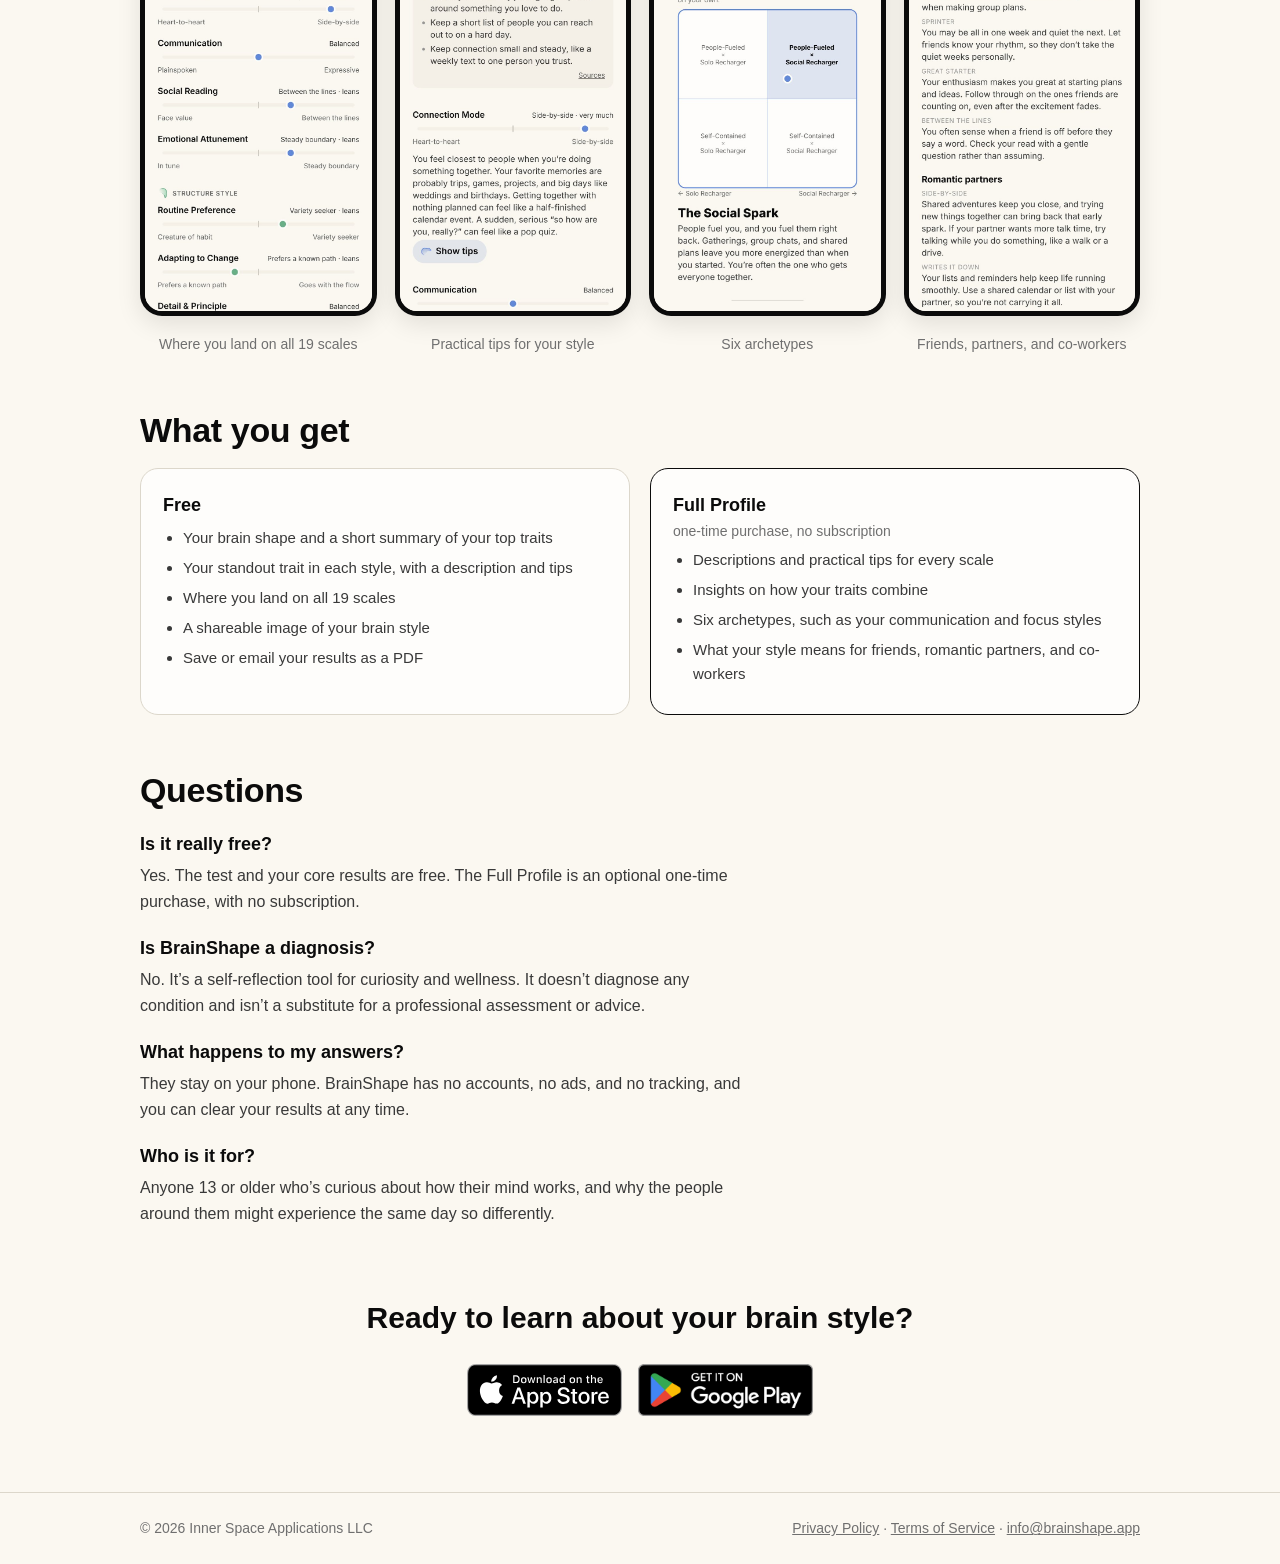
==== commit cdd23b7c: "Home page: closing line reads 'Ready to learn about your brain style?' Co-Authored-By: Claude Opus 5" ====
--- a/index.html
+++ b/index.html
@@ -68,7 +68,7 @@
   <h3>Who is it for?</h3><p>Anyone 13 or older who’s curious about how their mind works, and why the people around them might experience the same day so differently.</p>
 </section>
 <section class="wrap cta">
-  <h2>Ready to find your brain style?</h2>
+  <h2>Ready to learn about your brain style?</h2>
   <div class="badges"><a href="https://apps.apple.com/us/app/brainshape/id6832166008"><img src="/assets/badge-app-store.svg" alt="Download on the App Store" width="156" height="52"></a><a href="https://play.google.com/store/apps/details?id=com.innerspace.brainshape"><img src="/assets/badge-google-play.png" alt="Get it on Google Play" width="175" height="52"></a></div>
 </section>
 </main>
